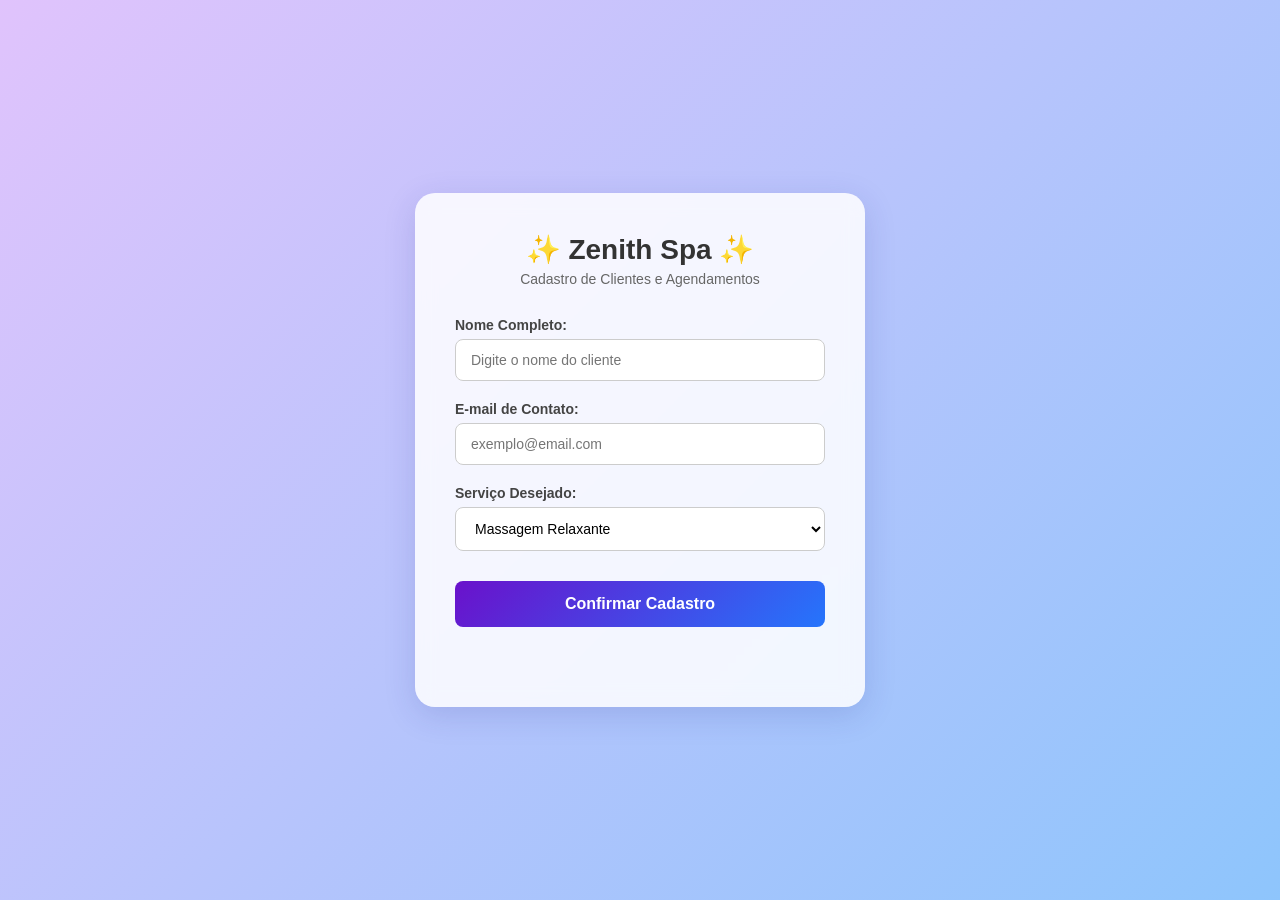
==== database/index.html @ b1e6b222 "feat: corrige conexão com banco e finaliza interface web do spa" ====
<!DOCTYPE html>
<html lang="pt-BR">
<head>
    <meta charset="UTF-8">
    <meta name="viewport" content="width=device-width, initial-scale=1.0">
    <title>Zenith Spa - Recepção</title>
    <style>
        * {
            margin: 0;
            padding: 0;
            box-sizing: border-box;
            font-family: 'Segoe UI', Tahoma, Geneva, Verdana, sans-serif;
        }

        body {
            background: linear-gradient(135deg, #e0c3fc 0%, #8ec5fc 100%);
            min-height: 100vh;
            display: flex;
            justify-content: center;
            align-items: center;
            padding: 20px;
        }

        .container {
            background: rgba(255, 255, 255, 0.85);
            backdrop-filter: blur(10px);
            padding: 40px;
            border-radius: 20px;
            box-shadow: 0 8px 32px 0 rgba(31, 38, 135, 0.15);
            width: 100%;
            max-width: 450px;
            text-align: center;
        }

        h1 {
            color: #333;
            font-size: 28px;
            margin-bottom: 5px;
            font-weight: 600;
        }

        p.subtitle {
            color: #666;
            font-size: 14px;
            margin-bottom: 30px;
        }

        .form-group {
            text-align: left;
            margin-bottom: 20px;
        }

        label {
            display: block;
            color: #444;
            font-size: 14px;
            font-weight: 600;
            margin-bottom: 6px;
        }

        input, select {
            width: 100%;
            padding: 12px 15px;
            border: 1px solid #ccc;
            border-radius: 8px;
            font-size: 14px;
            background-color: #fff;
            transition: all 0.3s ease;
        }

        input:focus, select:focus {
            border-color: #4a90e2;
            outline: none;
            box-shadow: 0 0 8px rgba(74, 144, 226, 0.2);
        }

        button {
            width: 100%;
            padding: 14px;
            background: linear-gradient(135deg, #6a11cb 0%, #2575fc 100%);
            color: white;
            border: none;
            border-radius: 8px;
            font-size: 16px;
            font-weight: bold;
            cursor: pointer;
            transition: transform 0.2s, opacity 0.2s;
            margin-top: 10px;
        }

        button:hover {
            opacity: 0.9;
        }

        button:active {
            transform: scale(0.98);
        }

        #status {
            margin-top: 20px;
            font-size: 14px;
            font-weight: 500;
            min-height: 20px;
        }
    </style>
</head>
<body>

    <div class="container">
        <h1>✨ Zenith Spa ✨</h1>
        <p class="subtitle">Cadastro de Clientes e Agendamentos</p>

        <form id="cadastroForm">
            <div class="form-group">
                <label for="nome">Nome Completo:</label>
                <input type="text" id="nome" placeholder="Digite o nome do cliente" required>
            </div>

            <div class="form-group">
                <label for="email">E-mail de Contato:</label>
                <input type="email" id="email" placeholder="exemplo@email.com" required>
            </div>

            <div class="form-group">
                <label for="servico">Serviço Desejado:</label>
                <select id="servico">
                    <option value="Massagem Relaxante">Massagem Relaxante</option>
                    <option value="Limpeza de Pele">Limpeza de Pele</option>
                    <option value="Banho de Ofurô">Banho de Ofurô</option>
                    <option value="Aromaterapia">Aromaterapia</option>
                </select>
            </div>

            <button type="submit">Confirmar Cadastro</button>
        </form>

        <div id="status"></div>
    </div>

    <script>
        document.getElementById('cadastroForm').addEventListener('submit', async (e) => {
            e.preventDefault(); // Impede a página de recarregar
            
            const statusDiv = document.getElementById('status');
            const nome = document.getElementById('nome').value;
            const email = document.getElementById('email').value;
            const servico = document.getElementById('servico').value;

            statusDiv.style.color = "#333";
            statusDiv.innerText = "⏳ Enviando dados...";

            try {
                // Envia os dados para o nosso backend Python local
                const response = await fetch('/cadastrar', {
                    method: 'POST',
                    headers: {
                        'Content-Type': 'application/json'
                    },
                    body: JSON.stringify({ nome, email, servico })
                });

                const resultado = await response.json();

                if (response.ok) {
                    statusDiv.style.color = "#2ecc71";
                    statusDiv.innerText = `🎉 ${nome} cadastrado com sucesso!`;
                    document.getElementById('cadastroForm').reset(); // Limpa os campos
                } else {
                    statusDiv.style.color = "#e74c3c";
                    statusDiv.innerText = `❌ Erro: ${resultado.error}`;
                }
            } catch (error) {
                statusDiv.style.color = "#e74c3c";
                statusDiv.innerText = "❌ Não foi possível conectar ao servidor backend.";
            }
        });
    </script>
</body>
</html>
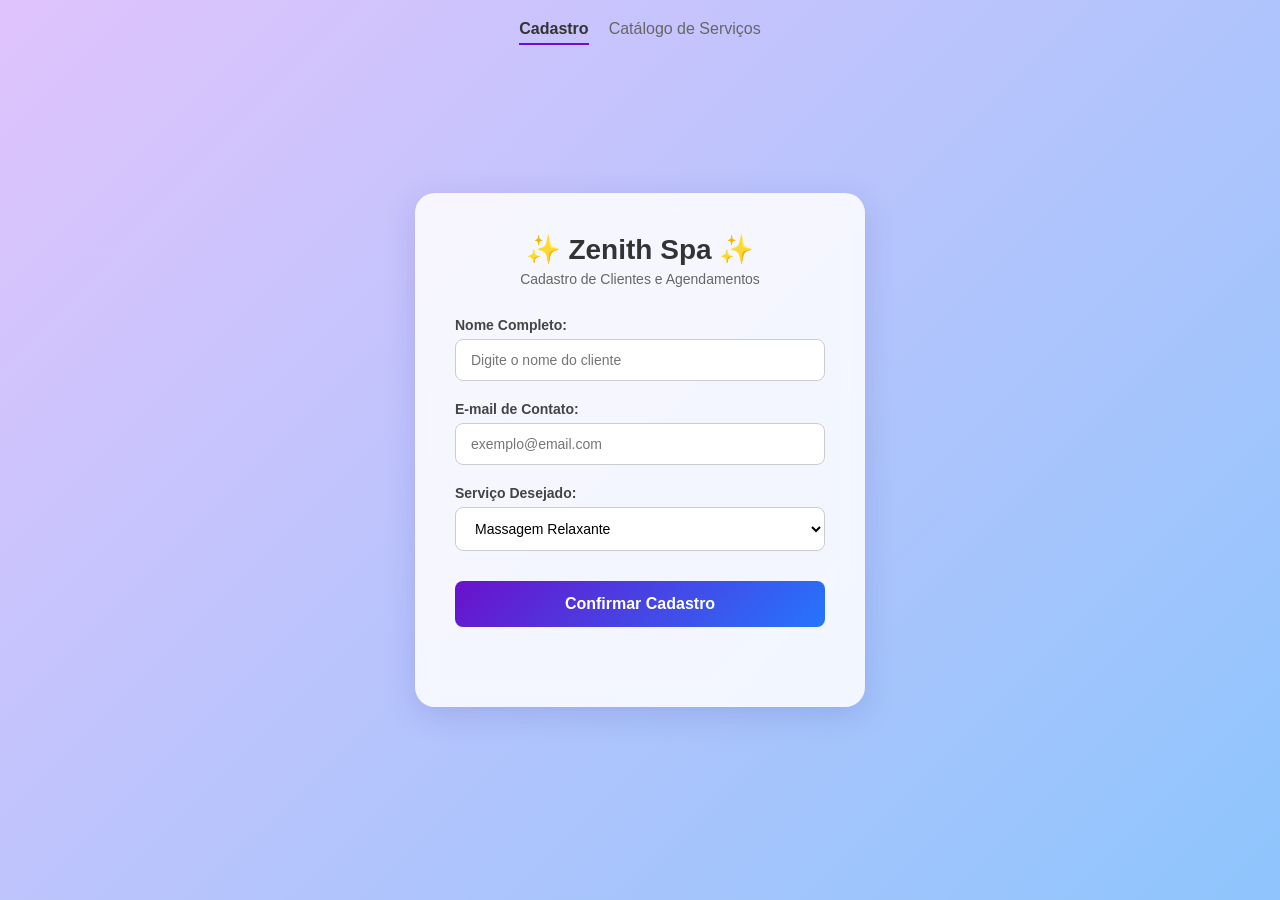
==== commit 68a5947d: "feat: adiciona menu de navegação entre as páginas" ====
--- a/database/index.html
+++ b/database/index.html
@@ -105,6 +105,10 @@
     </style>
 </head>
 <body>
+    <nav style="position: absolute; top: 20px; display: flex; gap: 20px;">
+        <a href="/" style="color: #333; text-decoration: none; font-weight: bold; border-bottom: 2px solid #6a11cb; padding-bottom: 5px;">Cadastro</a>
+        <a href="/servicos" style="color: #666; text-decoration: none; font-weight: 500;">Catálogo de Serviços</a>
+    </nav>
 
     <div class="container">
         <h1>✨ Zenith Spa ✨</h1>
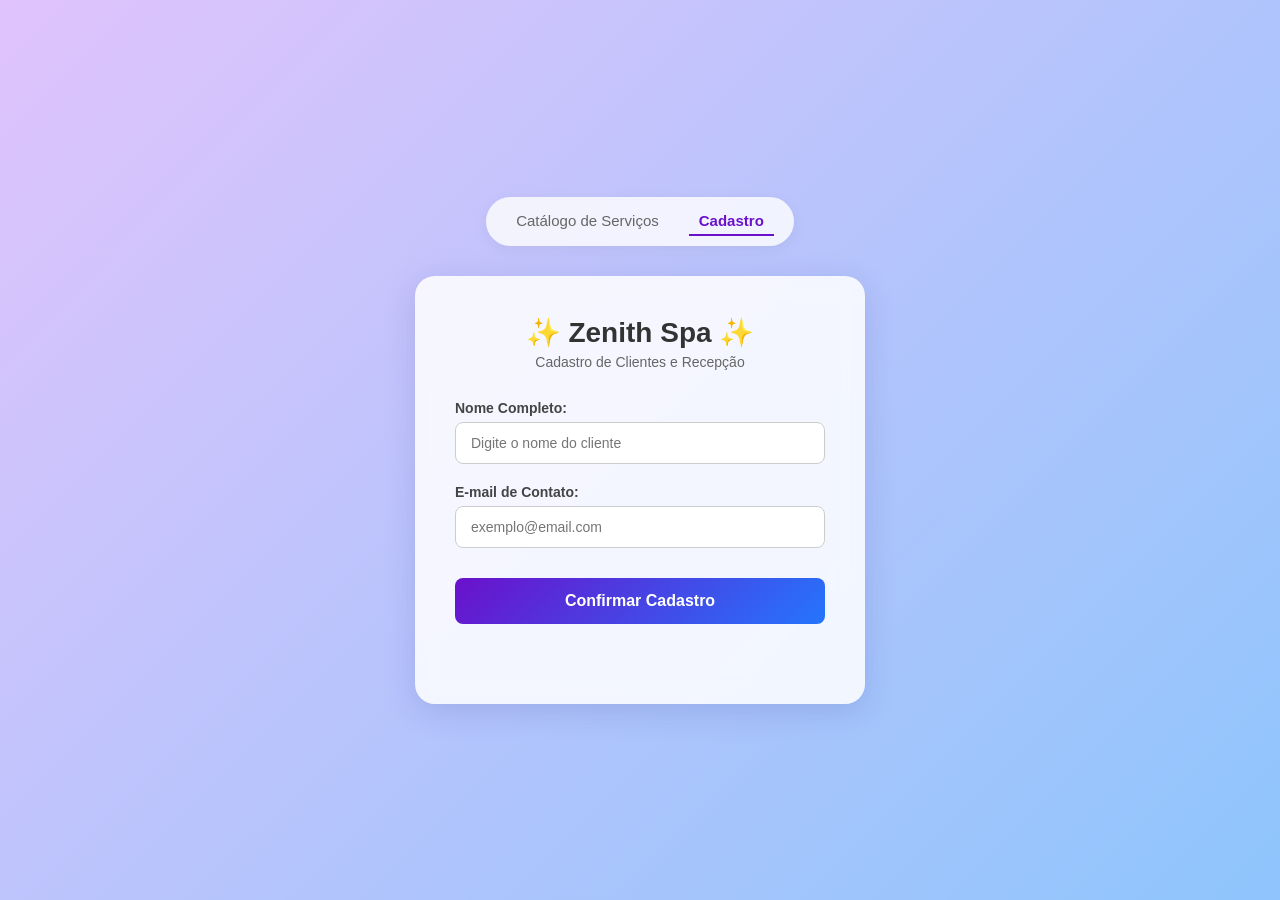
==== commit bd978c06: "SITE COM VALIDAÇÃO DE USUÁRIO" ====
--- a/database/index.html
+++ b/database/index.html
@@ -5,114 +5,63 @@
     <meta name="viewport" content="width=device-width, initial-scale=1.0">
     <title>Zenith Spa - Recepção</title>
     <style>
-        * {
-            margin: 0;
-            padding: 0;
-            box-sizing: border-box;
-            font-family: 'Segoe UI', Tahoma, Geneva, Verdana, sans-serif;
-        }
-
+        * { margin: 0; padding: 0; box-sizing: border-box; font-family: 'Segoe UI', sans-serif; }
         body {
             background: linear-gradient(135deg, #e0c3fc 0%, #8ec5fc 100%);
             min-height: 100vh;
             display: flex;
+            flex-direction: column;
             justify-content: center;
             align-items: center;
             padding: 20px;
         }
-
+        nav {
+            display: flex;
+            gap: 20px;
+            margin-bottom: 30px;
+            background: rgba(255, 255, 255, 0.8);
+            padding: 10px 20px;
+            border-radius: 30px;
+            box-shadow: 0 4px 15px rgba(0,0,0,0.05);
+        }
+        nav a { text-decoration: none; font-size: 15px; color: #666; font-weight: 500; padding: 5px 10px; }
+        nav a.active { color: #6a11cb; font-weight: bold; border-bottom: 2px solid #6a11cb; }
         .container {
             background: rgba(255, 255, 255, 0.85);
             backdrop-filter: blur(10px);
             padding: 40px;
             border-radius: 20px;
-            box-shadow: 0 8px 32px 0 rgba(31, 38, 135, 0.15);
+            box-shadow: 0 8px 32px rgba(31, 38, 135, 0.15);
             width: 100%;
             max-width: 450px;
             text-align: center;
         }
-
-        h1 {
-            color: #333;
-            font-size: 28px;
-            margin-bottom: 5px;
-            font-weight: 600;
+        h1 { color: #333; font-size: 28px; margin-bottom: 5px; }
+        p.subtitle { color: #666; font-size: 14px; margin-bottom: 30px; }
+        .form-group { text-align: left; margin-bottom: 20px; }
+        label { display: block; color: #444; font-size: 14px; font-weight: 600; margin-bottom: 6px; }
+        input { width: 100%; padding: 12px 15px; border: 1px solid #ccc; border-radius: 8px; font-size: 14px; }
+        input:focus { border-color: #4a90e2; outline: none; }
+        button {
+            width: 100%; padding: 14px;
+            background: linear-gradient(135deg, #6a11cb 0%, #2575fc 100%);
+            color: white; border: none; border-radius: 8px;
+            font-size: 16px; font-weight: bold; cursor: pointer; margin-top: 10px;
         }
-
-        p.subtitle {
-            color: #666;
-            font-size: 14px;
-            margin-bottom: 30px;
-        }
-
-        .form-group {
-            text-align: left;
-            margin-bottom: 20px;
-        }
-
-        label {
-            display: block;
-            color: #444;
-            font-size: 14px;
-            font-weight: 600;
-            margin-bottom: 6px;
-        }
-
-        input, select {
-            width: 100%;
-            padding: 12px 15px;
-            border: 1px solid #ccc;
-            border-radius: 8px;
-            font-size: 14px;
-            background-color: #fff;
-            transition: all 0.3s ease;
-        }
-
-        input:focus, select:focus {
-            border-color: #4a90e2;
-            outline: none;
-            box-shadow: 0 0 8px rgba(74, 144, 226, 0.2);
-        }
-
-        button {
-            width: 100%;
-            padding: 14px;
-            background: linear-gradient(135deg, #6a11cb 0%, #2575fc 100%);
-            color: white;
-            border: none;
-            border-radius: 8px;
-            font-size: 16px;
-            font-weight: bold;
-            cursor: pointer;
-            transition: transform 0.2s, opacity 0.2s;
-            margin-top: 10px;
-        }
-
-        button:hover {
-            opacity: 0.9;
-        }
-
-        button:active {
-            transform: scale(0.98);
-        }
-
-        #status {
-            margin-top: 20px;
-            font-size: 14px;
-            font-weight: 500;
-            min-height: 20px;
-        }
+        button:hover { opacity: 0.9; }
+        #status { margin-top: 20px; font-size: 14px; font-weight: 500; min-height: 20px; }
     </style>
 </head>
 <body>
-    <nav style="position: absolute; top: 20px; display: flex; gap: 20px;">
-        <a href="/" style="color: #333; text-decoration: none; font-weight: bold; border-bottom: 2px solid #6a11cb; padding-bottom: 5px;">Cadastro</a>
-        <a href="/servicos" style="color: #666; text-decoration: none; font-weight: 500;">Catálogo de Serviços</a>
+
+    <nav>
+        <a href="/">Catálogo de Serviços</a>
+        <a href="/cadastro" class="active">Cadastro</a>
     </nav>
 
     <div class="container">
         <h1>✨ Zenith Spa ✨</h1>
-        <p class="subtitle">Cadastro de Clientes e Agendamentos</p>
+        <p class="subtitle">Cadastro de Clientes e Recepção</p>
 
         <form id="cadastroForm">
             <div class="form-group">
@@ -125,16 +74,6 @@
                 <input type="email" id="email" placeholder="exemplo@email.com" required>
             </div>
 
-            <div class="form-group">
-                <label for="servico">Serviço Desejado:</label>
-                <select id="servico">
-                    <option value="Massagem Relaxante">Massagem Relaxante</option>
-                    <option value="Limpeza de Pele">Limpeza de Pele</option>
-                    <option value="Banho de Ofurô">Banho de Ofurô</option>
-                    <option value="Aromaterapia">Aromaterapia</option>
-                </select>
-            </div>
-
             <button type="submit">Confirmar Cadastro</button>
         </form>
 
@@ -143,24 +82,19 @@
 
     <script>
         document.getElementById('cadastroForm').addEventListener('submit', async (e) => {
-            e.preventDefault(); // Impede a página de recarregar
-            
+            e.preventDefault();
             const statusDiv = document.getElementById('status');
             const nome = document.getElementById('nome').value;
             const email = document.getElementById('email').value;
-            const servico = document.getElementById('servico').value;
 
             statusDiv.style.color = "#333";
             statusDiv.innerText = "⏳ Enviando dados...";
 
             try {
-                // Envia os dados para o nosso backend Python local
                 const response = await fetch('/cadastrar', {
                     method: 'POST',
-                    headers: {
-                        'Content-Type': 'application/json'
-                    },
-                    body: JSON.stringify({ nome, email, servico })
+                    headers: { 'Content-Type': 'application/json' },
+                    body: JSON.stringify({ nome, email })
                 });
 
                 const resultado = await response.json();
@@ -168,7 +102,7 @@
                 if (response.ok) {
                     statusDiv.style.color = "#2ecc71";
                     statusDiv.innerText = `🎉 ${nome} cadastrado com sucesso!`;
-                    document.getElementById('cadastroForm').reset(); // Limpa os campos
+                    document.getElementById('cadastroForm').reset();
                 } else {
                     statusDiv.style.color = "#e74c3c";
                     statusDiv.innerText = `❌ Erro: ${resultado.error}`;
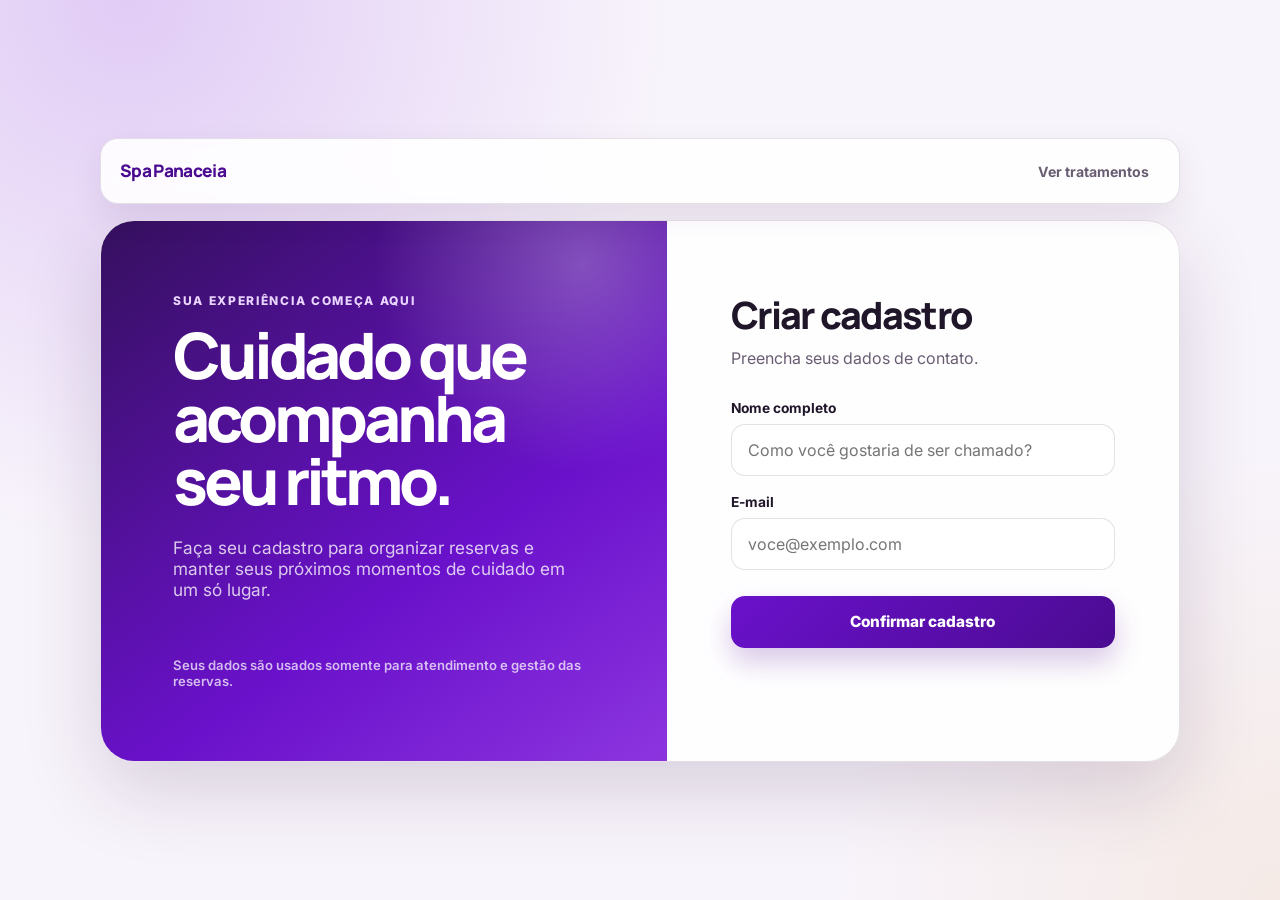
==== commit 7555778d: "fix: finalize agenda and production diagnostics" ====
--- a/database/index.html
+++ b/database/index.html
@@ -3,115 +3,91 @@
 <head>
     <meta charset="UTF-8">
     <meta name="viewport" content="width=device-width, initial-scale=1.0">
-    <title>Zenith Spa - Recepção</title>
+    <meta name="theme-color" content="#5c169f">
+    <title>Cadastro | Spa Panaceia</title>
+    <link rel="preconnect" href="https://fonts.googleapis.com">
+    <link rel="preconnect" href="https://fonts.gstatic.com" crossorigin>
+    <link href="https://fonts.googleapis.com/css2?family=Inter:wght@400;500;600;700&family=Manrope:wght@600;700;800&display=swap" rel="stylesheet">
     <style>
-        * { margin: 0; padding: 0; box-sizing: border-box; font-family: 'Segoe UI', sans-serif; }
+        :root {
+            --body: "Inter", system-ui, sans-serif; --display: "Manrope", var(--body);
+            --brand: #6a11cb; --brand-deep: #4b0b91; --brand-soft: #f2e7ff;
+            --ink: #201629; --muted: #695d72; --canvas: #f8f4fb;
+            --surface: rgba(255,255,255,.9); --line: rgba(64,35,84,.14);
+            --danger: #b42318; --success: #087a55; --radius: 14px;
+            --shadow: 0 28px 80px rgba(48,16,70,.16); --ease: cubic-bezier(.2,.8,.2,1);
+        }
+        * { box-sizing: border-box; }
         body {
-            background: linear-gradient(135deg, #e0c3fc 0%, #8ec5fc 100%);
-            min-height: 100vh;
-            display: flex;
-            flex-direction: column;
-            justify-content: center;
-            align-items: center;
-            padding: 20px;
+            min-height: 100vh; margin: 0; display: grid; place-items: center;
+            padding: clamp(.75rem, 4vw, 3rem); color: var(--ink); font-family: var(--body);
+            background: radial-gradient(circle at 10% 0%, rgba(152,75,229,.24), transparent 34rem), radial-gradient(circle at 100% 100%, rgba(230,192,143,.2), transparent 28rem), var(--canvas);
         }
-        nav {
-            display: flex;
-            gap: 20px;
-            margin-bottom: 30px;
-            background: rgba(255, 255, 255, 0.8);
-            padding: 10px 20px;
-            border-radius: 30px;
-            box-shadow: 0 4px 15px rgba(0,0,0,0.05);
-        }
-        nav a { text-decoration: none; font-size: 15px; color: #666; font-weight: 500; padding: 5px 10px; }
-        nav a.active { color: #6a11cb; font-weight: bold; border-bottom: 2px solid #6a11cb; }
-        .container {
-            background: rgba(255, 255, 255, 0.85);
-            backdrop-filter: blur(10px);
-            padding: 40px;
-            border-radius: 20px;
-            box-shadow: 0 8px 32px rgba(31, 38, 135, 0.15);
-            width: 100%;
-            max-width: 450px;
-            text-align: center;
-        }
-        h1 { color: #333; font-size: 28px; margin-bottom: 5px; }
-        p.subtitle { color: #666; font-size: 14px; margin-bottom: 30px; }
-        .form-group { text-align: left; margin-bottom: 20px; }
-        label { display: block; color: #444; font-size: 14px; font-weight: 600; margin-bottom: 6px; }
-        input { width: 100%; padding: 12px 15px; border: 1px solid #ccc; border-radius: 8px; font-size: 14px; }
-        input:focus { border-color: #4a90e2; outline: none; }
-        button {
-            width: 100%; padding: 14px;
-            background: linear-gradient(135deg, #6a11cb 0%, #2575fc 100%);
-            color: white; border: none; border-radius: 8px;
-            font-size: 16px; font-weight: bold; cursor: pointer; margin-top: 10px;
-        }
-        button:hover { opacity: 0.9; }
-        #status { margin-top: 20px; font-size: 14px; font-weight: 500; min-height: 20px; }
+        .page-shell { width: min(100%, 1080px); }
+        nav { display: flex; align-items: center; justify-content: space-between; gap: 1rem; margin-bottom: 1rem; padding: .8rem .9rem .8rem 1.2rem; border: 1px solid var(--line); border-radius: 18px; background: var(--surface); box-shadow: 0 12px 32px rgba(48,16,70,.08); backdrop-filter: blur(16px); }
+        .brand { color: var(--brand-deep); font: 800 1.08rem/1 var(--display); letter-spacing: -.04em; text-decoration: none; }
+        .nav-link { padding: .7rem 1rem; color: var(--muted); border-radius: 11px; font-size: .88rem; font-weight: 700; text-decoration: none; transition: color .2s, background .2s, transform .2s; }
+        .nav-link:hover { color: var(--brand-deep); background: var(--brand-soft); transform: translateY(-1px); }
+        :is(a, button, input):focus-visible { outline: 3px solid rgba(106,17,203,.28); outline-offset: 3px; }
+        .layout { display: grid; grid-template-columns: minmax(0,1.05fr) minmax(340px,.95fr); overflow: hidden; border: 1px solid var(--line); border-radius: clamp(22px,4vw,34px); background: var(--surface); box-shadow: var(--shadow); }
+        .intro { min-height: 540px; padding: clamp(2rem,6vw,4.5rem); display: flex; flex-direction: column; justify-content: space-between; color: #fff; background: radial-gradient(circle at 85% 8%, rgba(255,255,255,.26), transparent 13rem), linear-gradient(145deg,#35105e,#6a11cb 62%,#8c35df); }
+        .eyebrow { margin: 0 0 1rem; color: #ead5ff; font-size: .75rem; font-weight: 800; letter-spacing: .14em; text-transform: uppercase; }
+        h1 { max-width: 10ch; margin: 0; font: 800 clamp(2.35rem,5vw,4.6rem)/.98 var(--display); letter-spacing: -.065em; }
+        .intro-copy { max-width: 34rem; margin: 1.5rem 0 0; color: rgba(255,255,255,.78); font-size: clamp(.96rem,2vw,1.08rem); }
+        .intro-note { margin: 2rem 0 0; color: rgba(255,255,255,.72); font-size: .82rem; font-weight: 600; }
+        .container { align-self: center; padding: clamp(2rem,5vw,4rem); }
+        .container h2 { margin: 0; font: 800 clamp(1.7rem,3vw,2.35rem)/1.08 var(--display); letter-spacing: -.045em; }
+        .subtitle { margin: .75rem 0 2rem; color: var(--muted); }
+        .form-group { margin-bottom: 1.15rem; }
+        label { display: block; margin-bottom: .5rem; font-size: .86rem; font-weight: 700; }
+        input { width: 100%; min-height: 52px; padding: .85rem 1rem; color: var(--ink); border: 1px solid var(--line); border-radius: var(--radius); background: rgba(255,255,255,.78); font: inherit; transition: border-color .2s, box-shadow .2s, background .2s; }
+        input:hover { border-color: rgba(106,17,203,.34); }
+        input:focus { border-color: var(--brand); outline: 0; box-shadow: 0 0 0 4px rgba(106,17,203,.12); background: #fff; }
+        .submit-button { width: 100%; min-height: 52px; margin-top: .45rem; color: #fff; border: 0; border-radius: var(--radius); background: linear-gradient(135deg,var(--brand),var(--brand-deep)); box-shadow: 0 14px 28px rgba(76,11,145,.22); font: 800 .96rem var(--body); cursor: pointer; transition: transform .2s var(--ease), box-shadow .2s, opacity .2s; }
+        .submit-button:hover:not(:disabled) { transform: translateY(-2px); box-shadow: 0 18px 34px rgba(76,11,145,.29); }
+        .submit-button:active:not(:disabled) { transform: translateY(1px) scale(.99); }
+        .submit-button:disabled { cursor: wait; opacity: .66; }
+        #status { min-height: 1.5rem; margin-top: 1rem; color: var(--muted); font-size: .88rem; font-weight: 650; }
+        #status.sucesso { color: var(--success); } #status.erro { color: var(--danger); }
+        @media (max-width: 760px) { body { display: block; } .layout { grid-template-columns: 1fr; } .intro { min-height: 310px; } .container { padding: 2rem 1.25rem 2.5rem; } }
+        @media (max-width: 420px) { nav { padding-left: 1rem; } .nav-link { padding: .65rem .75rem; } .intro { padding: 2rem 1.25rem; } }
+        @media (prefers-color-scheme: dark) { :root { --ink: #f6effb; --muted: #c7b9cf; --canvas: #0d0812; --surface: rgba(27,17,38,.94); --line: rgba(236,217,255,.14); --brand-soft: rgba(151,76,225,.18); color-scheme: dark; } input { background: #1b1125; } input:focus { background: #21142d; } }
+        @media (prefers-reduced-motion: reduce) { *, *::before, *::after { transition-duration: .01ms !important; animation-duration: .01ms !important; } }
     </style>
 </head>
 <body>
-
-    <nav>
-        <a href="/">Catálogo de Serviços</a>
-        <a href="/cadastro" class="active">Cadastro</a>
-    </nav>
-
-    <div class="container">
-        <h1>✨ Zenith Spa ✨</h1>
-        <p class="subtitle">Cadastro de Clientes e Recepção</p>
-
-        <form id="cadastroForm">
-            <div class="form-group">
-                <label for="nome">Nome Completo:</label>
-                <input type="text" id="nome" placeholder="Digite o nome do cliente" required>
-            </div>
-
-            <div class="form-group">
-                <label for="email">E-mail de Contato:</label>
-                <input type="email" id="email" placeholder="exemplo@email.com" required>
-            </div>
-
-            <button type="submit">Confirmar Cadastro</button>
-        </form>
-
-        <div id="status"></div>
+    <div class="page-shell">
+        <nav aria-label="Navegação principal"><a class="brand" href="/">Spa Panaceia</a><a class="nav-link" href="/">Ver tratamentos</a></nav>
+        <main class="layout">
+            <section class="intro" aria-labelledby="cadastro-titulo">
+                <div><p class="eyebrow">Sua experiência começa aqui</p><h1 id="cadastro-titulo">Cuidado que acompanha seu ritmo.</h1><p class="intro-copy">Faça seu cadastro para organizar reservas e manter seus próximos momentos de cuidado em um só lugar.</p></div>
+                <p class="intro-note">Seus dados são usados somente para atendimento e gestão das reservas.</p>
+            </section>
+            <section class="container" aria-labelledby="formulario-titulo">
+                <h2 id="formulario-titulo">Criar cadastro</h2><p class="subtitle">Preencha seus dados de contato.</p>
+                <form id="cadastroForm">
+                    <div class="form-group"><label for="nome">Nome completo</label><input type="text" id="nome" name="nome" placeholder="Como você gostaria de ser chamado?" autocomplete="name" maxlength="100" required></div>
+                    <div class="form-group"><label for="email">E-mail</label><input type="email" id="email" name="email" placeholder="voce@exemplo.com" autocomplete="email" maxlength="254" required></div>
+                    <button class="submit-button" id="botaoCadastro" type="submit">Confirmar cadastro</button>
+                </form>
+                <div id="status" role="status" aria-live="polite"></div>
+            </section>
+        </main>
     </div>
-
     <script>
-        document.getElementById('cadastroForm').addEventListener('submit', async (e) => {
-            e.preventDefault();
-            const statusDiv = document.getElementById('status');
-            const nome = document.getElementById('nome').value;
-            const email = document.getElementById('email').value;
-
-            statusDiv.style.color = "#333";
-            statusDiv.innerText = "⏳ Enviando dados...";
-
+        document.getElementById('cadastroForm').addEventListener('submit', async (evento) => {
+            evento.preventDefault();
+            const formulario = evento.currentTarget, status = document.getElementById('status'), botao = document.getElementById('botaoCadastro');
+            const nome = document.getElementById('nome').value.trim(), email = document.getElementById('email').value.trim();
+            status.className = ''; status.textContent = 'Enviando seus dados…'; botao.disabled = true; botao.textContent = 'Enviando…';
             try {
-                const response = await fetch('/cadastrar', {
-                    method: 'POST',
-                    headers: { 'Content-Type': 'application/json' },
-                    body: JSON.stringify({ nome, email })
-                });
-
-                const resultado = await response.json();
-
-                if (response.ok) {
-                    statusDiv.style.color = "#2ecc71";
-                    statusDiv.innerText = `🎉 ${nome} cadastrado com sucesso!`;
-                    document.getElementById('cadastroForm').reset();
-                } else {
-                    statusDiv.style.color = "#e74c3c";
-                    statusDiv.innerText = `❌ Erro: ${resultado.error}`;
-                }
-            } catch (error) {
-                statusDiv.style.color = "#e74c3c";
-                statusDiv.innerText = "❌ Não foi possível conectar ao servidor backend.";
-            }
+                const resposta = await fetch('/cadastrar', { method: 'POST', headers: { 'Content-Type': 'application/json' }, body: JSON.stringify({ nome, email }) });
+                const resultado = await resposta.json().catch(() => ({}));
+                if (!resposta.ok) throw new Error(resultado.error || 'Não foi possível concluir o cadastro.');
+                status.className = 'sucesso'; status.textContent = `${nome}, seu cadastro foi realizado com sucesso.`; formulario.reset();
+            } catch (erro) { status.className = 'erro'; status.textContent = erro.message || 'Não foi possível conectar ao servidor.'; }
+            finally { botao.disabled = false; botao.textContent = 'Confirmar cadastro'; }
         });
     </script>
 </body>
-</html>+</html>
